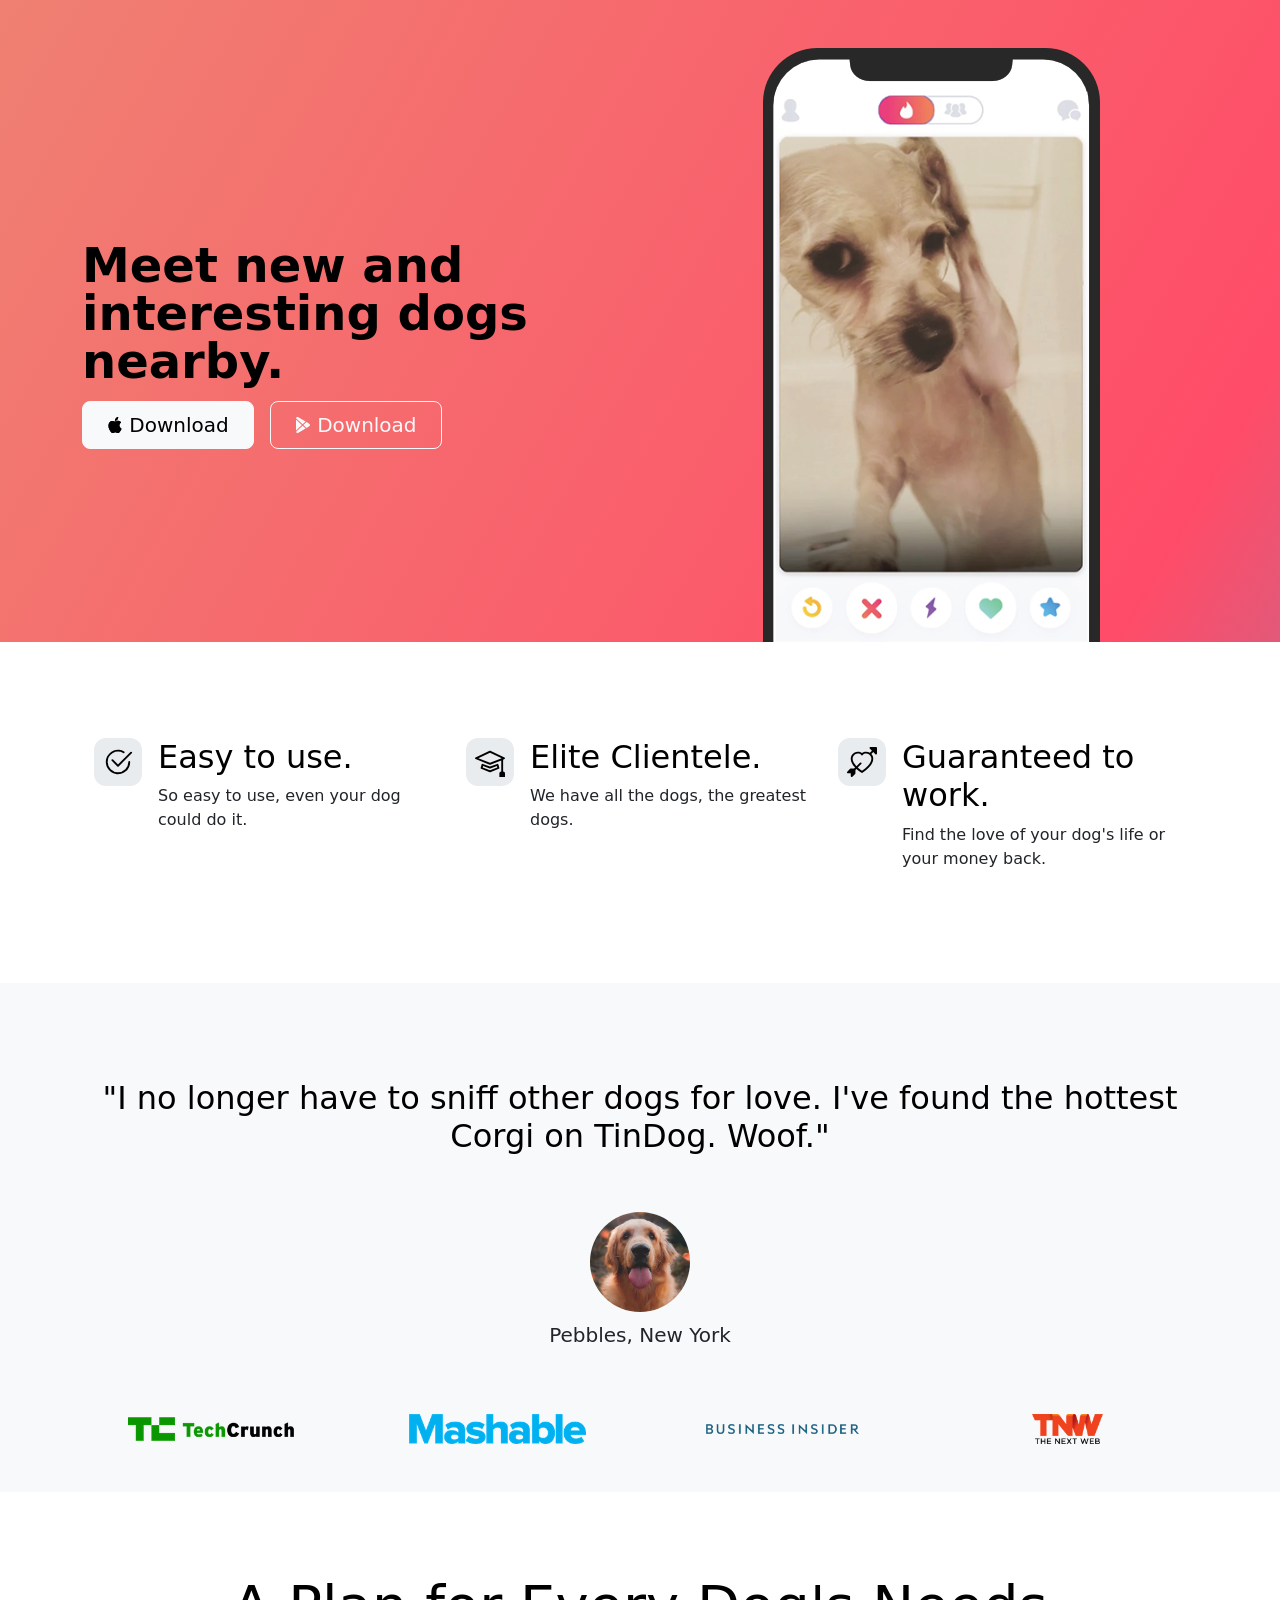
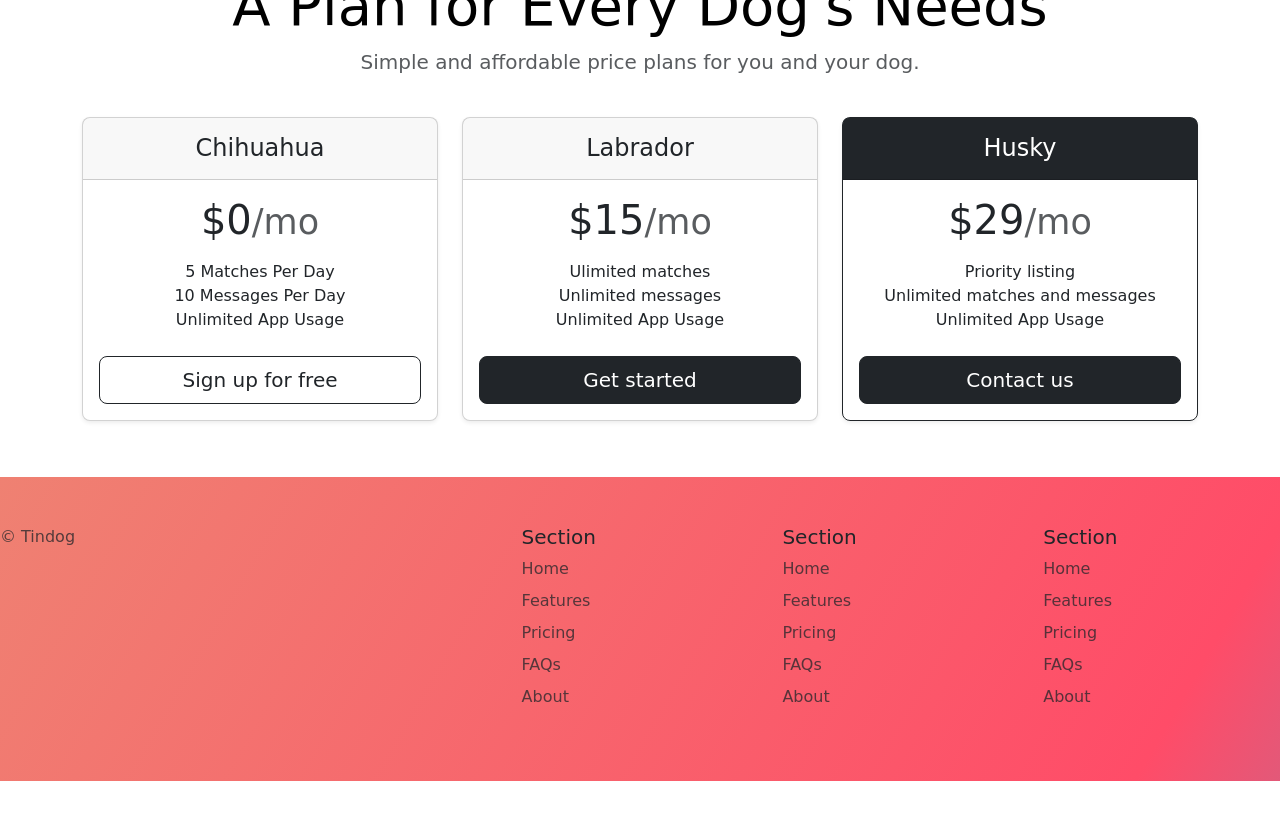
==== index.html @ ae1ca249 "Add files via upload" ====
<!DOCTYPE html>
<html lang="en">

<head>
  <meta charset="UTF-8">
  <meta name="viewport" content="width=device-width, initial-scale=1.0">
  <title>TinDog</title>
  <link href="https://cdn.jsdelivr.net/npm/bootstrap@5.3.2/dist/css/bootstrap.min.css" rel="stylesheet"
    integrity="sha384-T3c6CoIi6uLrA9TneNEoa7RxnatzjcDSCmG1MXxSR1GAsXEV/Dwwykc2MPK8M2HN" crossorigin="anonymous">
  <link rel="stylesheet" href="./css/style.css">
</head>

<body>

  <!-- Title -->
  <section id="title" class="gradient-background">
    <div class="container col-xxl-8">
      <div class="row flex-lg-row-reverse align-items-center g-5 pt-5">
        <div class="col-10 col-sm-8 col-lg-6">
          <img src="./images/iphone.png" class="d-block mx-lg-auto img-fluid" alt="Bootstrap Themes" width="337"
            height="594" loading="lazy">
        </div>
        <div class="col-lg-6">
          <h1 class="display-5 fw-bold text-body-emphasis lh-1 mb-3">Meet new and interesting dogs nearby.</h1>

          <div class="d-grid gap-2 d-md-flex justify-content-md-start">
            <button type="button" class="btn btn-light btn-lg px-4 me-md-2"><svg xmlns="http://www.w3.org/2000/svg"
                width="16" height="16" fill="currentColor" class="bi bi-apple mb-1" viewBox="0 0 16 16">
                <path
                  d="M11.182.008C11.148-.03 9.923.023 8.857 1.18c-1.066 1.156-.902 2.482-.878 2.516.024.034 1.52.087 2.475-1.258.955-1.345.762-2.391.728-2.43Zm3.314 11.733c-.048-.096-2.325-1.234-2.113-3.422.212-2.189 1.675-2.789 1.698-2.854.023-.065-.597-.79-1.254-1.157a3.692 3.692 0 0 0-1.563-.434c-.108-.003-.483-.095-1.254.116-.508.139-1.653.589-1.968.607-.316.018-1.256-.522-2.267-.665-.647-.125-1.333.131-1.824.328-.49.196-1.422.754-2.074 2.237-.652 1.482-.311 3.83-.067 4.56.244.729.625 1.924 1.273 2.796.576.984 1.34 1.667 1.659 1.899.319.232 1.219.386 1.843.067.502-.308 1.408-.485 1.766-.472.357.013 1.061.154 1.782.539.571.197 1.111.115 1.652-.105.541-.221 1.324-1.059 2.238-2.758.347-.79.505-1.217.473-1.282Z">
                </path>
                <path
                  d="M11.182.008C11.148-.03 9.923.023 8.857 1.18c-1.066 1.156-.902 2.482-.878 2.516.024.034 1.52.087 2.475-1.258.955-1.345.762-2.391.728-2.43Zm3.314 11.733c-.048-.096-2.325-1.234-2.113-3.422.212-2.189 1.675-2.789 1.698-2.854.023-.065-.597-.79-1.254-1.157a3.692 3.692 0 0 0-1.563-.434c-.108-.003-.483-.095-1.254.116-.508.139-1.653.589-1.968.607-.316.018-1.256-.522-2.267-.665-.647-.125-1.333.131-1.824.328-.49.196-1.422.754-2.074 2.237-.652 1.482-.311 3.83-.067 4.56.244.729.625 1.924 1.273 2.796.576.984 1.34 1.667 1.659 1.899.319.232 1.219.386 1.843.067.502-.308 1.408-.485 1.766-.472.357.013 1.061.154 1.782.539.571.197 1.111.115 1.652-.105.541-.221 1.324-1.059 2.238-2.758.347-.79.505-1.217.473-1.282Z">
                </path>
              </svg> Download</button>
            <button type="button" class="btn btn-outline-light btn-lg px-4"><svg xmlns="http://www.w3.org/2000/svg"
                width="16" height="16" fill="currentColor" class="bi bi-google-play mb-1" viewBox="0 0 16 16">
                <path
                  d="M14.222 9.374c1.037-.61 1.037-2.137 0-2.748L11.528 5.04 8.32 8l3.207 2.96 2.694-1.586Zm-3.595 2.116L7.583 8.68 1.03 14.73c.201 1.029 1.36 1.61 2.303 1.055l7.294-4.295ZM1 13.396V2.603L6.846 8 1 13.396ZM1.03 1.27l6.553 6.05 3.044-2.81L3.333.215C2.39-.341 1.231.24 1.03 1.27Z" />
              </svg> Download</button>
          </div>
        </div>
      </div>
  </section>
  <!-- Features -->
  <section id="features">
    <div class="container px-4 mt-5" id="hanging-icons">
      <div class="row g-4 py-5 row-cols-1 row-cols-lg-3">
        <div class="col d-flex align-items-start">
          <div
            class="icon-square text-body-emphasis bg-body-secondary d-inline-flex align-items-center justify-content-center fs-4 flex-shrink-0 me-3">
            <svg xmlns="http://www.w3.org/2000/svg" height="30" fill="currentColor" class="bi bi-check2-circle"
              viewBox="0 0 16 16">
              <path
                d="M2.5 8a5.5 5.5 0 0 1 8.25-4.764.5.5 0 0 0 .5-.866A6.5 6.5 0 1 0 14.5 8a.5.5 0 0 0-1 0 5.5 5.5 0 1 1-11 0z" />
              <path
                d="M15.354 3.354a.5.5 0 0 0-.708-.708L8 9.293 5.354 6.646a.5.5 0 1 0-.708.708l3 3a.5.5 0 0 0 .708 0l7-7z" />
            </svg>
          </div>
          <div>
            <h3 class="fs-2 text-body-emphasis">Easy to use.</h3>
            <p>So easy to use, even your dog could do it.</p>
          </div>
        </div>
        <div class="col d-flex align-items-start">
          <div
            class="icon-square text-body-emphasis bg-body-secondary d-inline-flex align-items-center justify-content-center fs-4 flex-shrink-0 me-3">
            <svg xmlns="http://www.w3.org/2000/svg" height="30" fill="currentColor" class="bi bi-mortarboard"
              viewBox="0 0 16 16">
              <path
                d="M8.211 2.047a.5.5 0 0 0-.422 0l-7.5 3.5a.5.5 0 0 0 .025.917l7.5 3a.5.5 0 0 0 .372 0L14 7.14V13a1 1 0 0 0-1 1v2h3v-2a1 1 0 0 0-1-1V6.739l.686-.275a.5.5 0 0 0 .025-.917l-7.5-3.5ZM8 8.46 1.758 5.965 8 3.052l6.242 2.913L8 8.46Z" />
              <path
                d="M4.176 9.032a.5.5 0 0 0-.656.327l-.5 1.7a.5.5 0 0 0 .294.605l4.5 1.8a.5.5 0 0 0 .372 0l4.5-1.8a.5.5 0 0 0 .294-.605l-.5-1.7a.5.5 0 0 0-.656-.327L8 10.466 4.176 9.032Zm-.068 1.873.22-.748 3.496 1.311a.5.5 0 0 0 .352 0l3.496-1.311.22.748L8 12.46l-3.892-1.556Z" />
            </svg>
          </div>
          <div>
            <h3 class="fs-2 text-body-emphasis">Elite Clientele.</h3>
            <p>We have all the dogs, the greatest dogs.</p>
          </div>
        </div>
        <div class="col d-flex align-items-start">
          <div
            class="icon-square text-body-emphasis bg-body-secondary d-inline-flex align-items-center justify-content-center fs-4 flex-shrink-0 me-3">
            <svg xmlns="http://www.w3.org/2000/svg" height="30" fill="currentColor" class="bi bi-arrow-through-heart"
              viewBox="0 0 16 16">
              <path fill-rule="evenodd"
                d="M2.854 15.854A.5.5 0 0 1 2 15.5V14H.5a.5.5 0 0 1-.354-.854l1.5-1.5A.5.5 0 0 1 2 11.5h1.793l.53-.53c-.771-.802-1.328-1.58-1.704-2.32-.798-1.575-.775-2.996-.213-4.092C3.426 2.565 6.18 1.809 8 3.233c1.25-.98 2.944-.928 4.212-.152L13.292 2 12.147.854A.5.5 0 0 1 12.5 0h3a.5.5 0 0 1 .5.5v3a.5.5 0 0 1-.854.354L14 2.707l-1.006 1.006c.236.248.44.531.6.845.562 1.096.585 2.517-.213 4.092-.793 1.563-2.395 3.288-5.105 5.08L8 13.912l-.276-.182a21.86 21.86 0 0 1-2.685-2.062l-.539.54V14a.5.5 0 0 1-.146.354l-1.5 1.5Zm2.893-4.894A20.419 20.419 0 0 0 8 12.71c2.456-1.666 3.827-3.207 4.489-4.512.679-1.34.607-2.42.215-3.185-.817-1.595-3.087-2.054-4.346-.761L8 4.62l-.358-.368c-1.259-1.293-3.53-.834-4.346.761-.392.766-.464 1.845.215 3.185.323.636.815 1.33 1.519 2.065l1.866-1.867a.5.5 0 1 1 .708.708L5.747 10.96Z" />
            </svg>
          </div>
          <div>
            <h3 class="fs-2 text-body-emphasis">Guaranteed to work.</h3>
            <p>Find the love of your dog's life or your money back.</p>
          </div>
        </div>
      </div>
    </div>

  </section>
  <!-- Testimonial -->
  <div class="my-5">
    <div class="p-5 text-center bg-body-tertiary">
      <div class="container py-5">
        <h2 class="text-body-emphasis">"I no longer have to sniff other dogs for love. I've found the hottest Corgi on
          TinDog. Woof."</h2>
        <img class="profile-img mt-5" src="./images/dog-img.jpg" alt="dog image">
        <p class="col-lg-8 mx-auto lead mt-2">
          Pebbles, New York
        </p>
      </div>

      <div class="container">
        <div class="row">
          <div class="col-lg-3 col-sm-12">
            <img src="./images/techcrunch.png" alt="techcrunch" height="30">
          </div>
          <div class="col-lg-3 col-sm-12">
            <img src="./images/mashable.png" alt="mashable" height="30">
          </div>
          <div class="col-lg-3 col-sm-12">
            <img src="./images/bizinsider.png" alt="bizinsider" height="30">
          </div>
          <div class="col-lg-3 col-sm-12">
            <img src="./images/tnw.png" alt="tnw" height="30">
          </div>
        </div>
      </div>
    </div>
  </div>

  </section>
  <!-- Pricing -->
  <section id="pricing">
    <div class="container py-3">
      <header>    
        <div class="pricing-header p-3 pb-md-4 mx-auto text-center">
          <h2 class="display-4 fw-normal text-body-emphasis">A Plan for Every Dog's Needs</h1>
          <p class="fs-5 text-body-secondary">Simple and affordable price plans for you and your dog.</p>
        </div>
      </header>
    
      <main>
        <div class="row row-cols-1 row-cols-md-3 mb-3 text-center">
          <div class="col">
            <div class="card mb-4 rounded-3 shadow-sm">
              <div class="card-header py-3">
                <h4 class="my-0 fw-normal">Chihuahua</h4>
              </div>
              <div class="card-body">
                <h1 class="card-title pricing-card-title">$0<small class="text-body-secondary fw-light">/mo</small></h1>
                <ul class="list-unstyled mt-3 mb-4">
                  <li>5 Matches Per Day</li>
                  <li>10 Messages Per Day</li>
                  <li>Unlimited App Usage</li>              
                </ul>
                <button type="button" class="w-100 btn btn-lg btn-outline-dark">Sign up for free</button>
              </div>
            </div>
          </div>
          <div class="col">
            <div class="card mb-4 rounded-3 shadow-sm">
              <div class="card-header py-3">
                <h4 class="my-0 fw-normal">Labrador</h4>
              </div>
              <div class="card-body">
                <h1 class="card-title pricing-card-title">$15<small class="text-body-secondary fw-light">/mo</small></h1>
                <ul class="list-unstyled mt-3 mb-4">
                  <li>Ulimited matches</li>
                  <li>Unlimited messages</li>
                  <li>Unlimited App Usage</li>
                </ul>
                <button type="button" class="w-100 btn btn-lg btn-dark">Get started</button>
              </div>
            </div>
          </div>
          <div class="col">
            <div class="card mb-4 rounded-3 shadow-sm border-dark">
              <div class="card-header py-3 text-bg-primary bg-dark">
                <h4 class="my-0 fw-normal">Husky</h4>
              </div>
              <div class="card-body">
                <h1 class="card-title pricing-card-title">$29<small class="text-body-secondary fw-light">/mo</small></h1>
                <ul class="list-unstyled mt-3 mb-4">
                  <li>Priority listing</li>
                  <li>Unlimited matches and messages</li>
                  <li>Unlimited App Usage</li>              
                </ul>
                <button type="button" class="w-100 btn btn-lg btn-dark">Contact us</button>
              </div>
            </div>
          </div>
        </div>
          </table>
        </div>
      </main>
    </div>

  </section>
  <!-- Footer -->
  <section id="footer">
    <div class="gradient-background">
      <footer class="row row-cols-1 row-cols-sm-2 row-cols-md-5 py-5">
        <div class="col mb-3">
          <p class="text-body-secondary">© Tindog</p>
        </div>
    
        <div class="col mb-3">
    
        </div>
    
        <div class="col mb-3">
          <h5>Section</h5>
          <ul class="nav flex-column">
            <li class="nav-item mb-2"><a href="#" class="nav-link p-0 text-body-secondary">Home</a></li>
            <li class="nav-item mb-2"><a href="#" class="nav-link p-0 text-body-secondary">Features</a></li>
            <li class="nav-item mb-2"><a href="#" class="nav-link p-0 text-body-secondary">Pricing</a></li>
            <li class="nav-item mb-2"><a href="#" class="nav-link p-0 text-body-secondary">FAQs</a></li>
            <li class="nav-item mb-2"><a href="#" class="nav-link p-0 text-body-secondary">About</a></li>
          </ul>
        </div>
    
        <div class="col mb-3">
          <h5>Section</h5>
          <ul class="nav flex-column">
            <li class="nav-item mb-2"><a href="#" class="nav-link p-0 text-body-secondary">Home</a></li>
            <li class="nav-item mb-2"><a href="#" class="nav-link p-0 text-body-secondary">Features</a></li>
            <li class="nav-item mb-2"><a href="#" class="nav-link p-0 text-body-secondary">Pricing</a></li>
            <li class="nav-item mb-2"><a href="#" class="nav-link p-0 text-body-secondary">FAQs</a></li>
            <li class="nav-item mb-2"><a href="#" class="nav-link p-0 text-body-secondary">About</a></li>
          </ul>
        </div>
    
        <div class="col mb-3">
          <h5>Section</h5>
          <ul class="nav flex-column">
            <li class="nav-item mb-2"><a href="#" class="nav-link p-0 text-body-secondary">Home</a></li>
            <li class="nav-item mb-2"><a href="#" class="nav-link p-0 text-body-secondary">Features</a></li>
            <li class="nav-item mb-2"><a href="#" class="nav-link p-0 text-body-secondary">Pricing</a></li>
            <li class="nav-item mb-2"><a href="#" class="nav-link p-0 text-body-secondary">FAQs</a></li>
            <li class="nav-item mb-2"><a href="#" class="nav-link p-0 text-body-secondary">About</a></li>
          </ul>
        </div>
      </footer>
    </div>

  </section>

  <script src="https://cdn.jsdelivr.net/npm/bootstrap@5.3.2/dist/js/bootstrap.bundle.min.js"
    integrity="sha384-C6RzsynM9kWDrMNeT87bh95OGNyZPhcTNXj1NW7RuBCsyN/o0jlpcV8Qyq46cDfL"
    crossorigin="anonymous"></script>
</body>

</html>
---- css/style.css ----
.gradient-background {
  background: linear-gradient(300deg, #00bfff, #ff4c68, #ef8172);
  background-size: 180% 180%;
  animation: gradient-animation 18s ease infinite;
}

@keyframes gradient-animation {
  0% {
    background-position: 0% 50%;
  }
  50% {
    background-position: 100% 50%;
  }
  100% {
    background-position: 0% 50%;
  }
}

.icon-square {
  width: 3rem;
  height: 3rem;
  border-radius: .75rem;
}

.profile-img {
  height: 100px;
  border-radius: 50%;
}
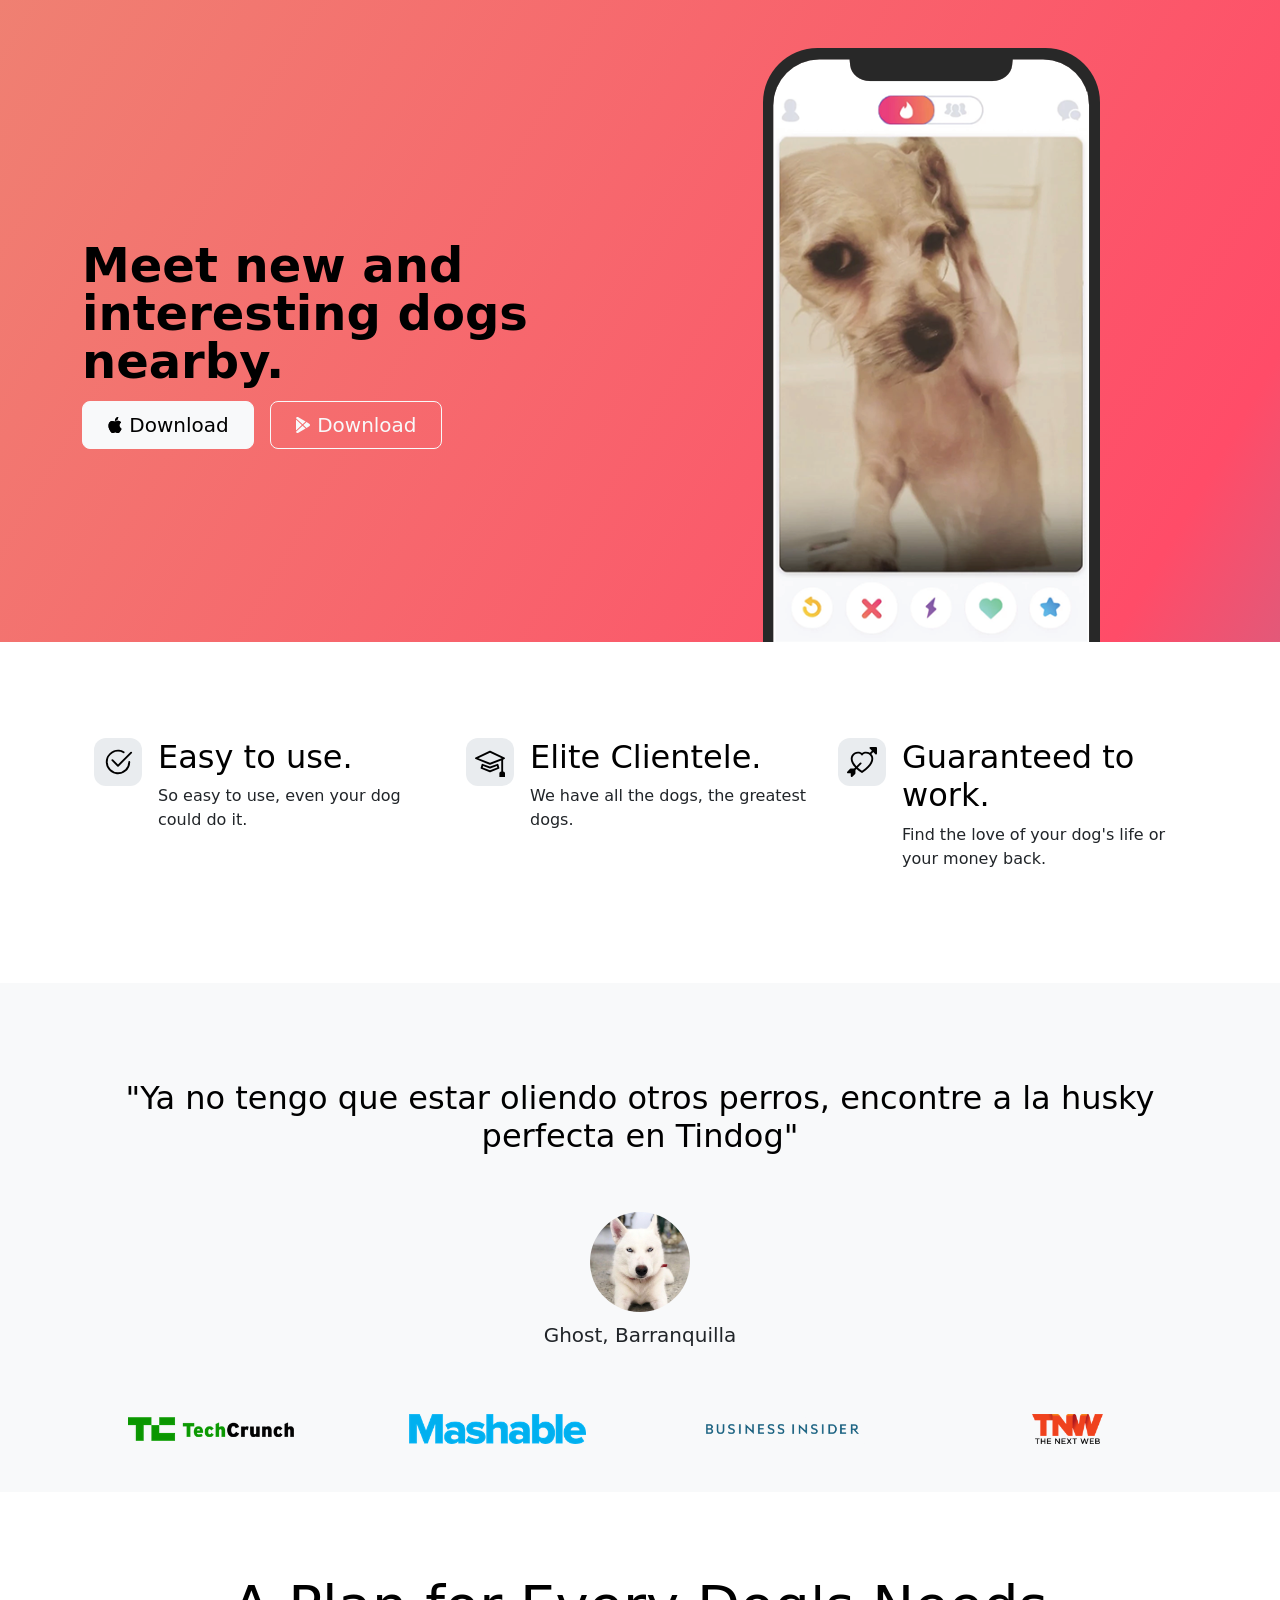
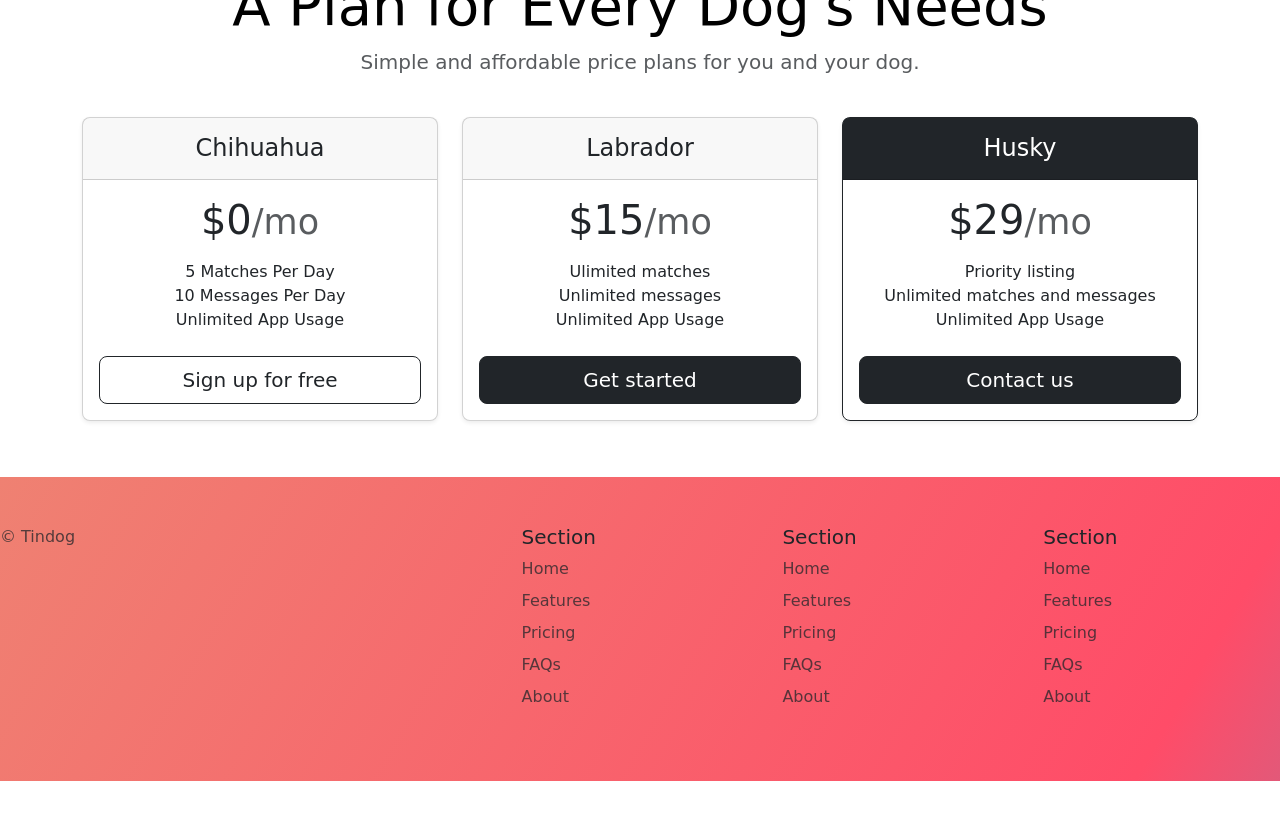
==== commit 5a5d44c0: "Add files via upload" ====
--- a/index.html
+++ b/index.html
@@ -100,11 +100,10 @@
   <div class="my-5">
     <div class="p-5 text-center bg-body-tertiary">
       <div class="container py-5">
-        <h2 class="text-body-emphasis">"I no longer have to sniff other dogs for love. I've found the hottest Corgi on
-          TinDog. Woof."</h2>
-        <img class="profile-img mt-5" src="./images/dog-img.jpg" alt="dog image">
+        <h2 class="text-body-emphasis">"Ya no tengo que estar oliendo otros perros, encontre a la husky perfecta en Tindog"</h2>
+        <img class="profile-img mt-5" src="./images/ghost.jpg" alt="dog image">
         <p class="col-lg-8 mx-auto lead mt-2">
-          Pebbles, New York
+          Ghost, Barranquilla
         </p>
       </div>
 
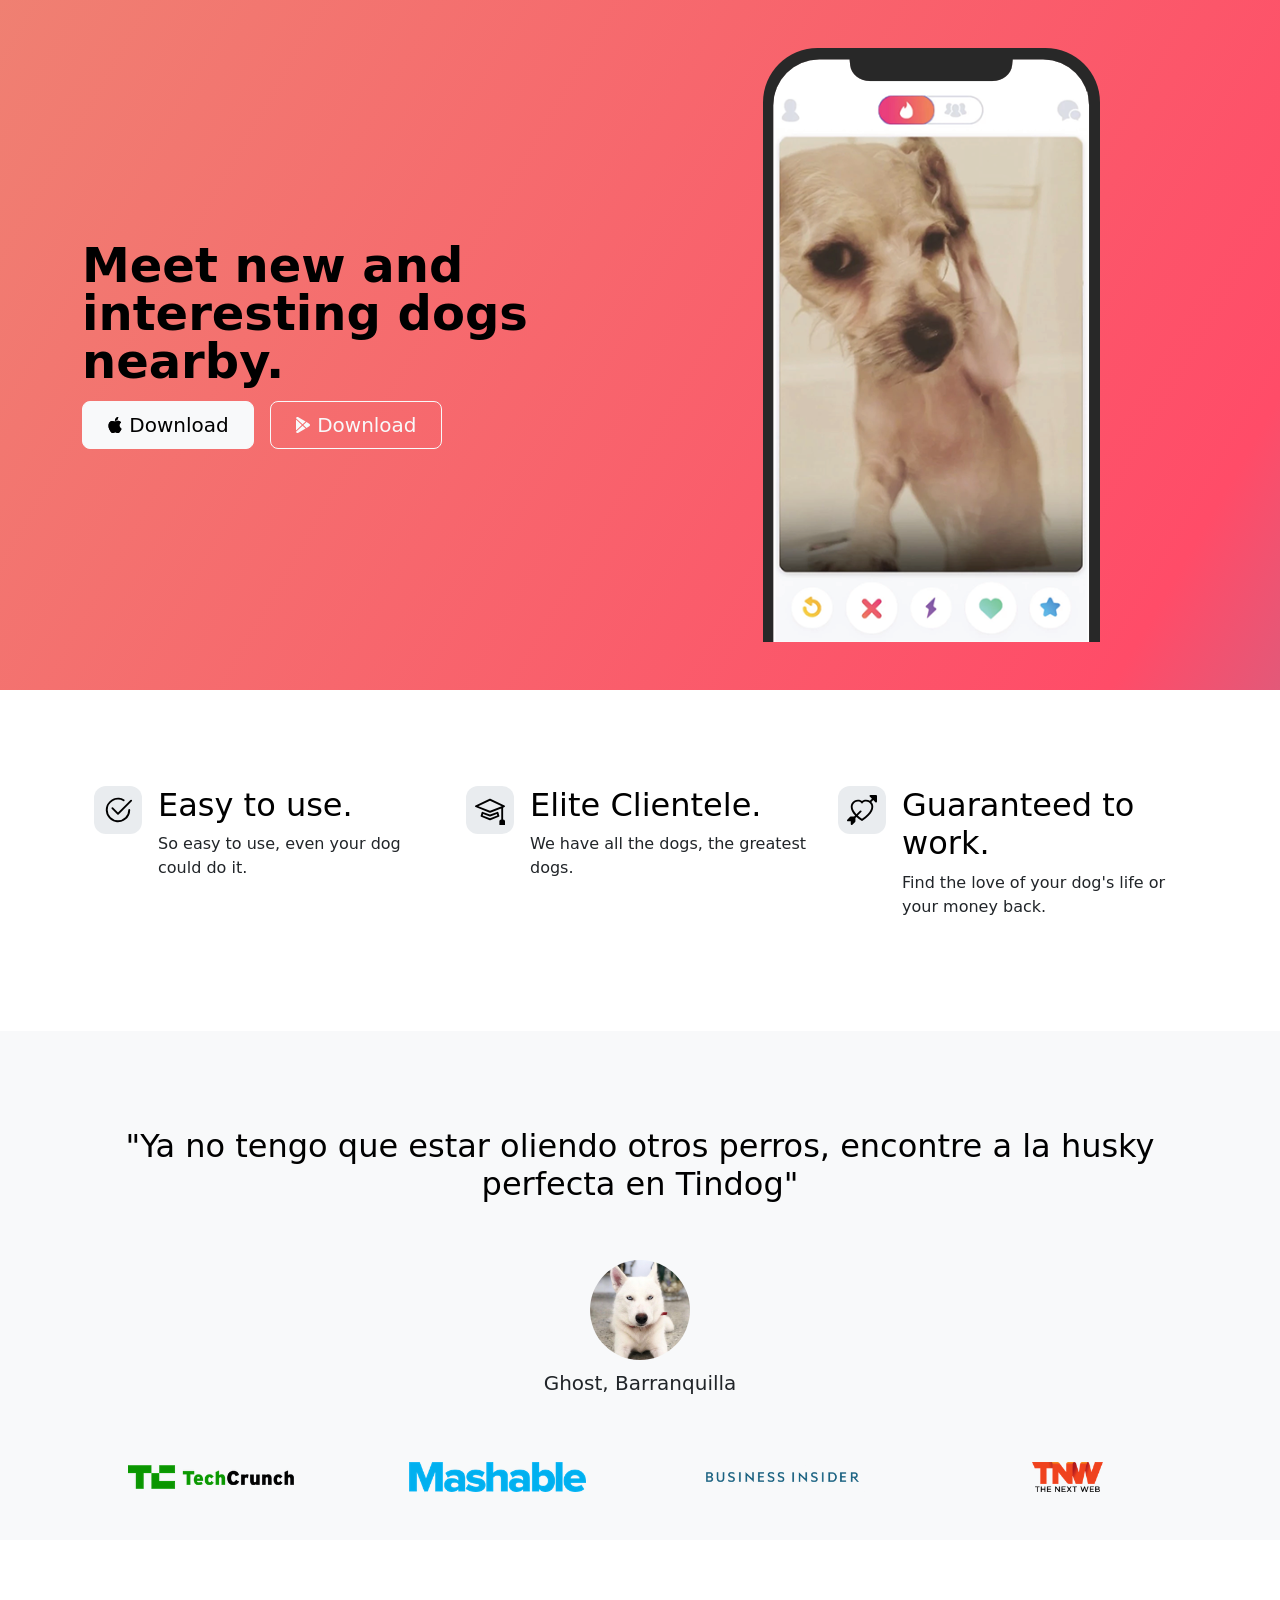
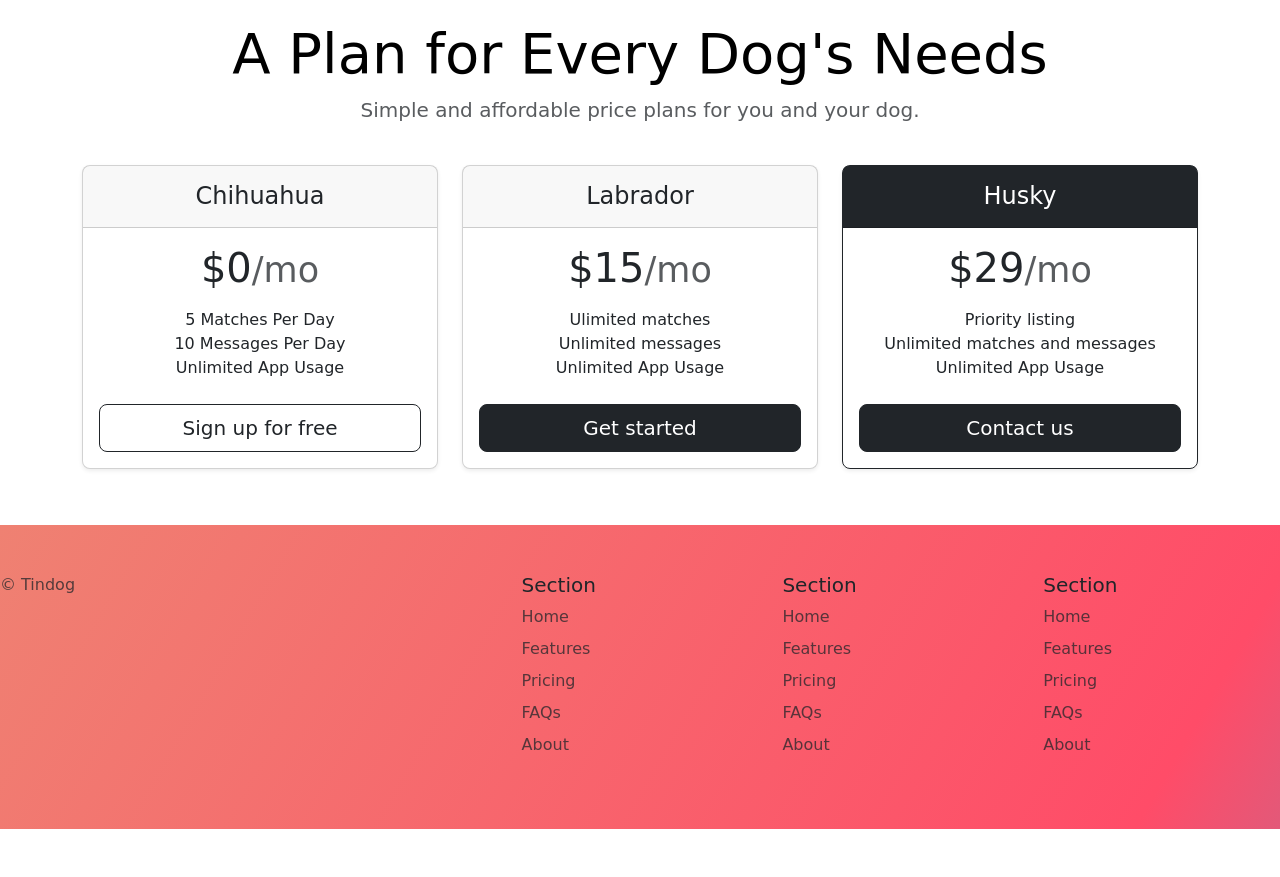
==== commit 19759e11: "Add files via upload" ====
--- a/index.html
+++ b/index.html
@@ -14,7 +14,7 @@
 
   <!-- Title -->
   <section id="title" class="gradient-background">
-    <div class="container col-xxl-8">
+    <div class="container col-xxl-8 pb-5">
       <div class="row flex-lg-row-reverse align-items-center g-5 pt-5">
         <div class="col-10 col-sm-8 col-lg-6">
           <img src="./images/iphone.png" class="d-block mx-lg-auto img-fluid" alt="Bootstrap Themes" width="337"
@@ -33,7 +33,7 @@
                   d="M11.182.008C11.148-.03 9.923.023 8.857 1.18c-1.066 1.156-.902 2.482-.878 2.516.024.034 1.52.087 2.475-1.258.955-1.345.762-2.391.728-2.43Zm3.314 11.733c-.048-.096-2.325-1.234-2.113-3.422.212-2.189 1.675-2.789 1.698-2.854.023-.065-.597-.79-1.254-1.157a3.692 3.692 0 0 0-1.563-.434c-.108-.003-.483-.095-1.254.116-.508.139-1.653.589-1.968.607-.316.018-1.256-.522-2.267-.665-.647-.125-1.333.131-1.824.328-.49.196-1.422.754-2.074 2.237-.652 1.482-.311 3.83-.067 4.56.244.729.625 1.924 1.273 2.796.576.984 1.34 1.667 1.659 1.899.319.232 1.219.386 1.843.067.502-.308 1.408-.485 1.766-.472.357.013 1.061.154 1.782.539.571.197 1.111.115 1.652-.105.541-.221 1.324-1.059 2.238-2.758.347-.79.505-1.217.473-1.282Z">
                 </path>
               </svg> Download</button>
-            <button type="button" class="btn btn-outline-light btn-lg px-4"><svg xmlns="http://www.w3.org/2000/svg"
+            <button type="button" class="btn btn-outline-light btn-lg me-md-2 px-4"><svg xmlns="http://www.w3.org/2000/svg"
                 width="16" height="16" fill="currentColor" class="bi bi-google-play mb-1" viewBox="0 0 16 16">
                 <path
                   d="M14.222 9.374c1.037-.61 1.037-2.137 0-2.748L11.528 5.04 8.32 8l3.207 2.96 2.694-1.586Zm-3.595 2.116L7.583 8.68 1.03 14.73c.201 1.029 1.36 1.61 2.303 1.055l7.294-4.295ZM1 13.396V2.603L6.846 8 1 13.396ZM1.03 1.27l6.553 6.05 3.044-2.81L3.333.215C2.39-.341 1.231.24 1.03 1.27Z" />
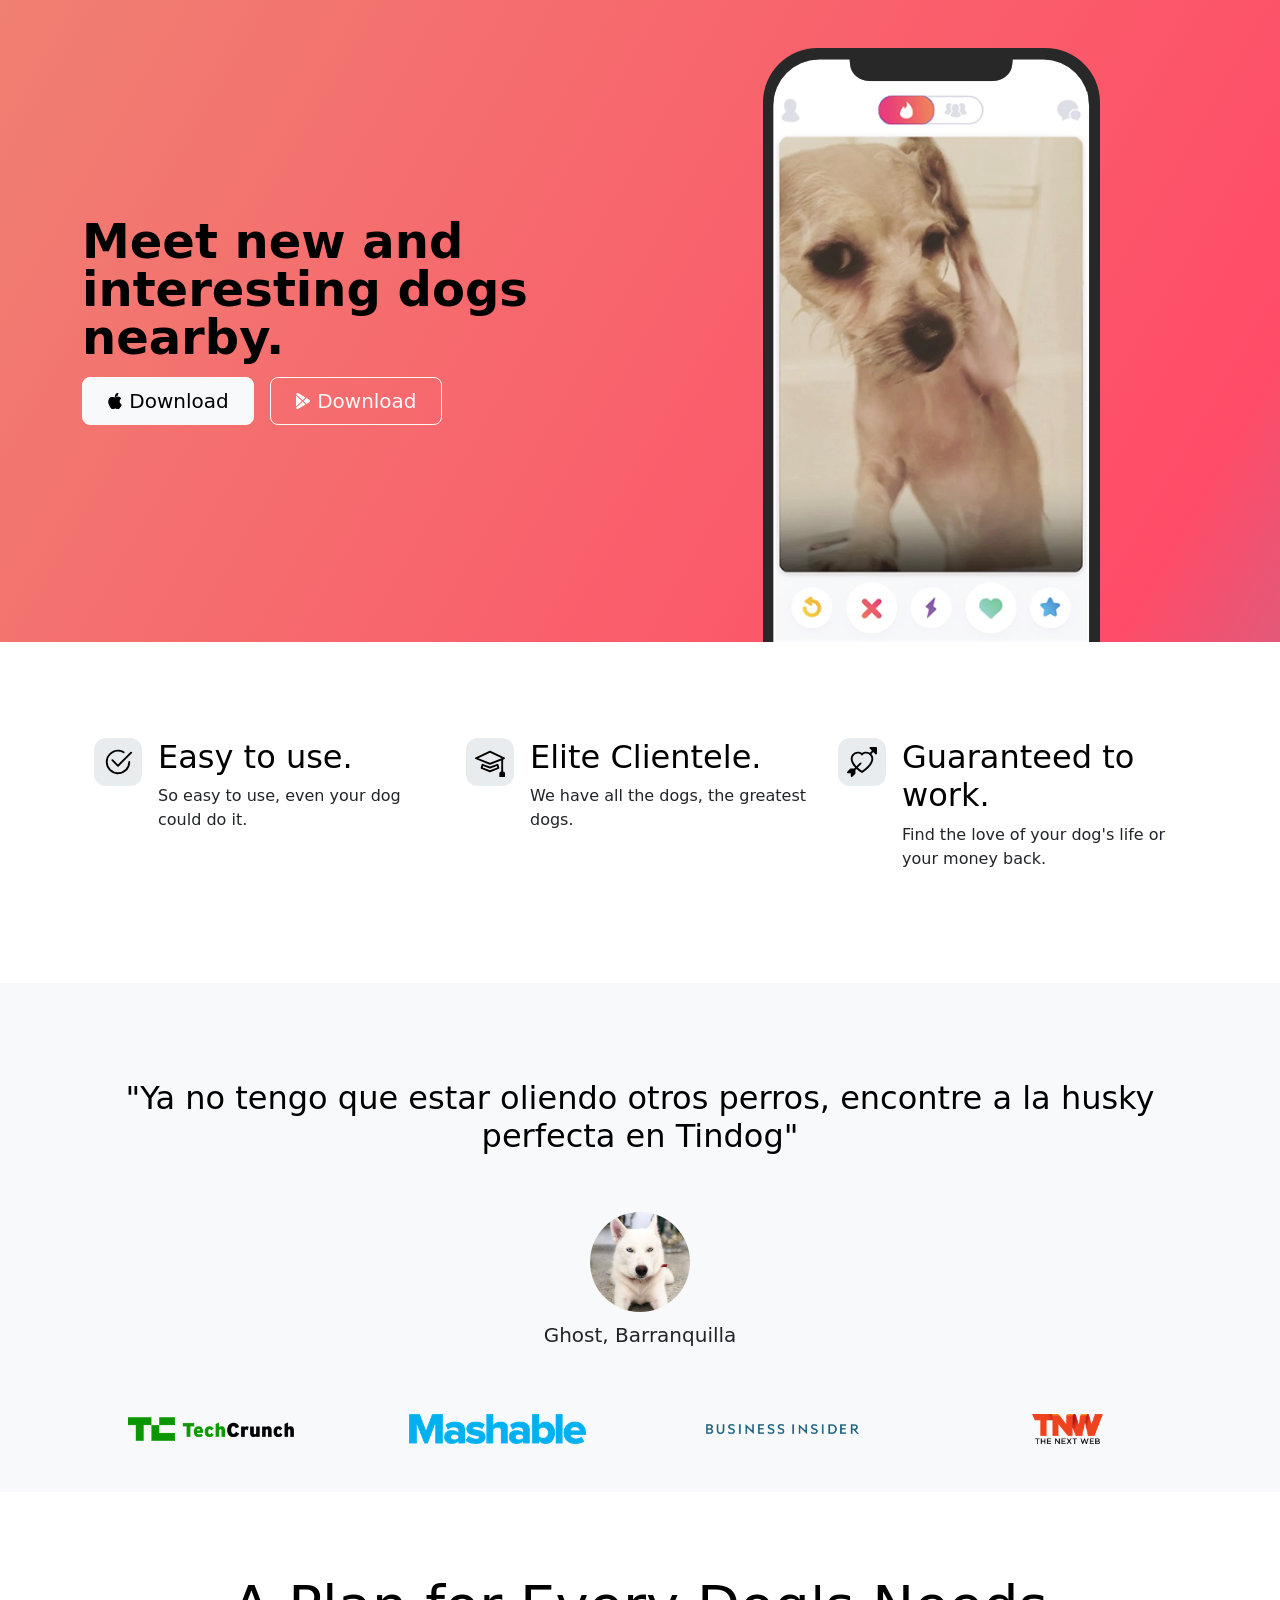
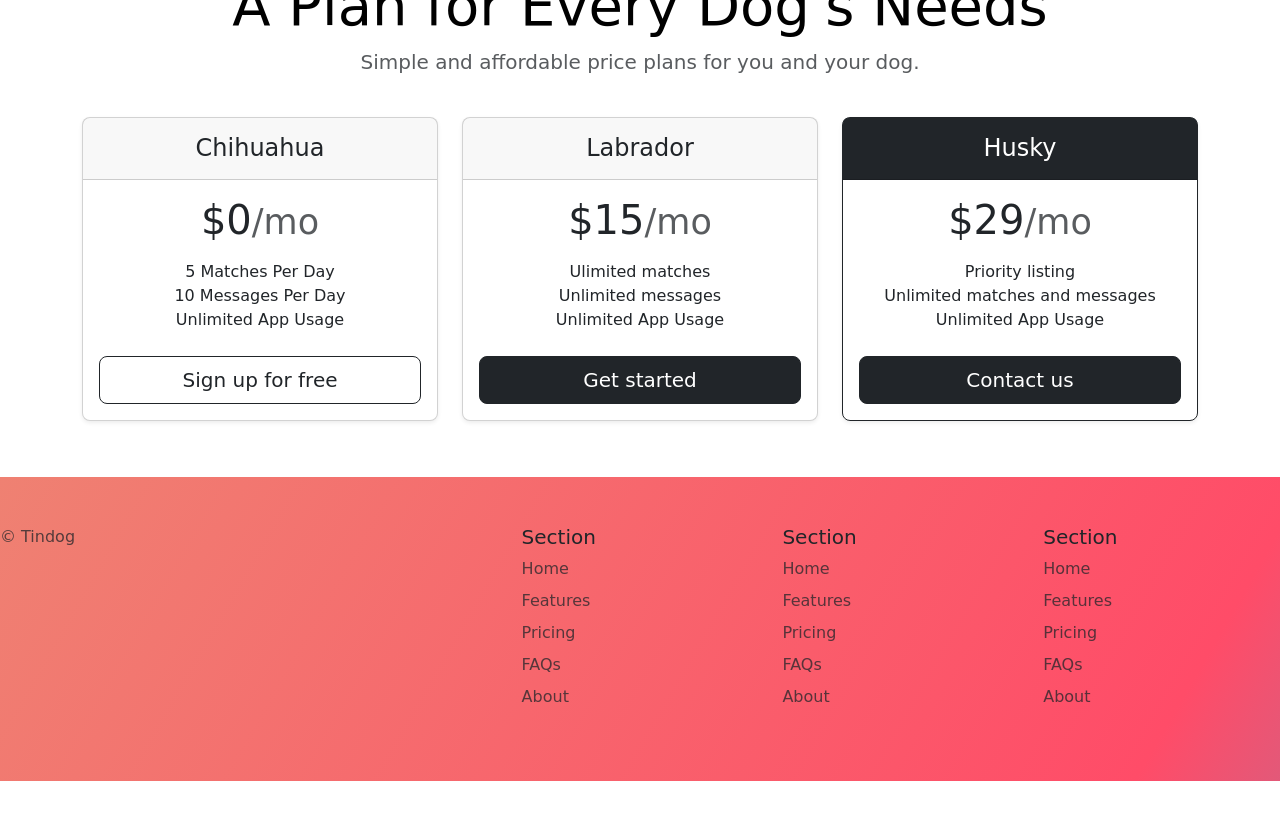
==== commit 55fc1612: "Add files via upload" ====
--- a/index.html
+++ b/index.html
@@ -14,8 +14,8 @@
 
   <!-- Title -->
   <section id="title" class="gradient-background">
-    <div class="container col-xxl-8 pb-5">
-      <div class="row flex-lg-row-reverse align-items-center g-5 pt-5">
+    <div class="container col-xxl-8 pb-">
+      <div class="row flex-lg-row-reverse align-items-center g-5 mb-0 pt-5">
         <div class="col-10 col-sm-8 col-lg-6">
           <img src="./images/iphone.png" class="d-block mx-lg-auto img-fluid" alt="Bootstrap Themes" width="337"
             height="594" loading="lazy">
@@ -23,7 +23,7 @@
         <div class="col-lg-6">
           <h1 class="display-5 fw-bold text-body-emphasis lh-1 mb-3">Meet new and interesting dogs nearby.</h1>
 
-          <div class="d-grid gap-2 d-md-flex justify-content-md-start">
+          <div class="d-grid gap-2 d-md-flex justify-content-md-start pb-5">
             <button type="button" class="btn btn-light btn-lg px-4 me-md-2"><svg xmlns="http://www.w3.org/2000/svg"
                 width="16" height="16" fill="currentColor" class="bi bi-apple mb-1" viewBox="0 0 16 16">
                 <path
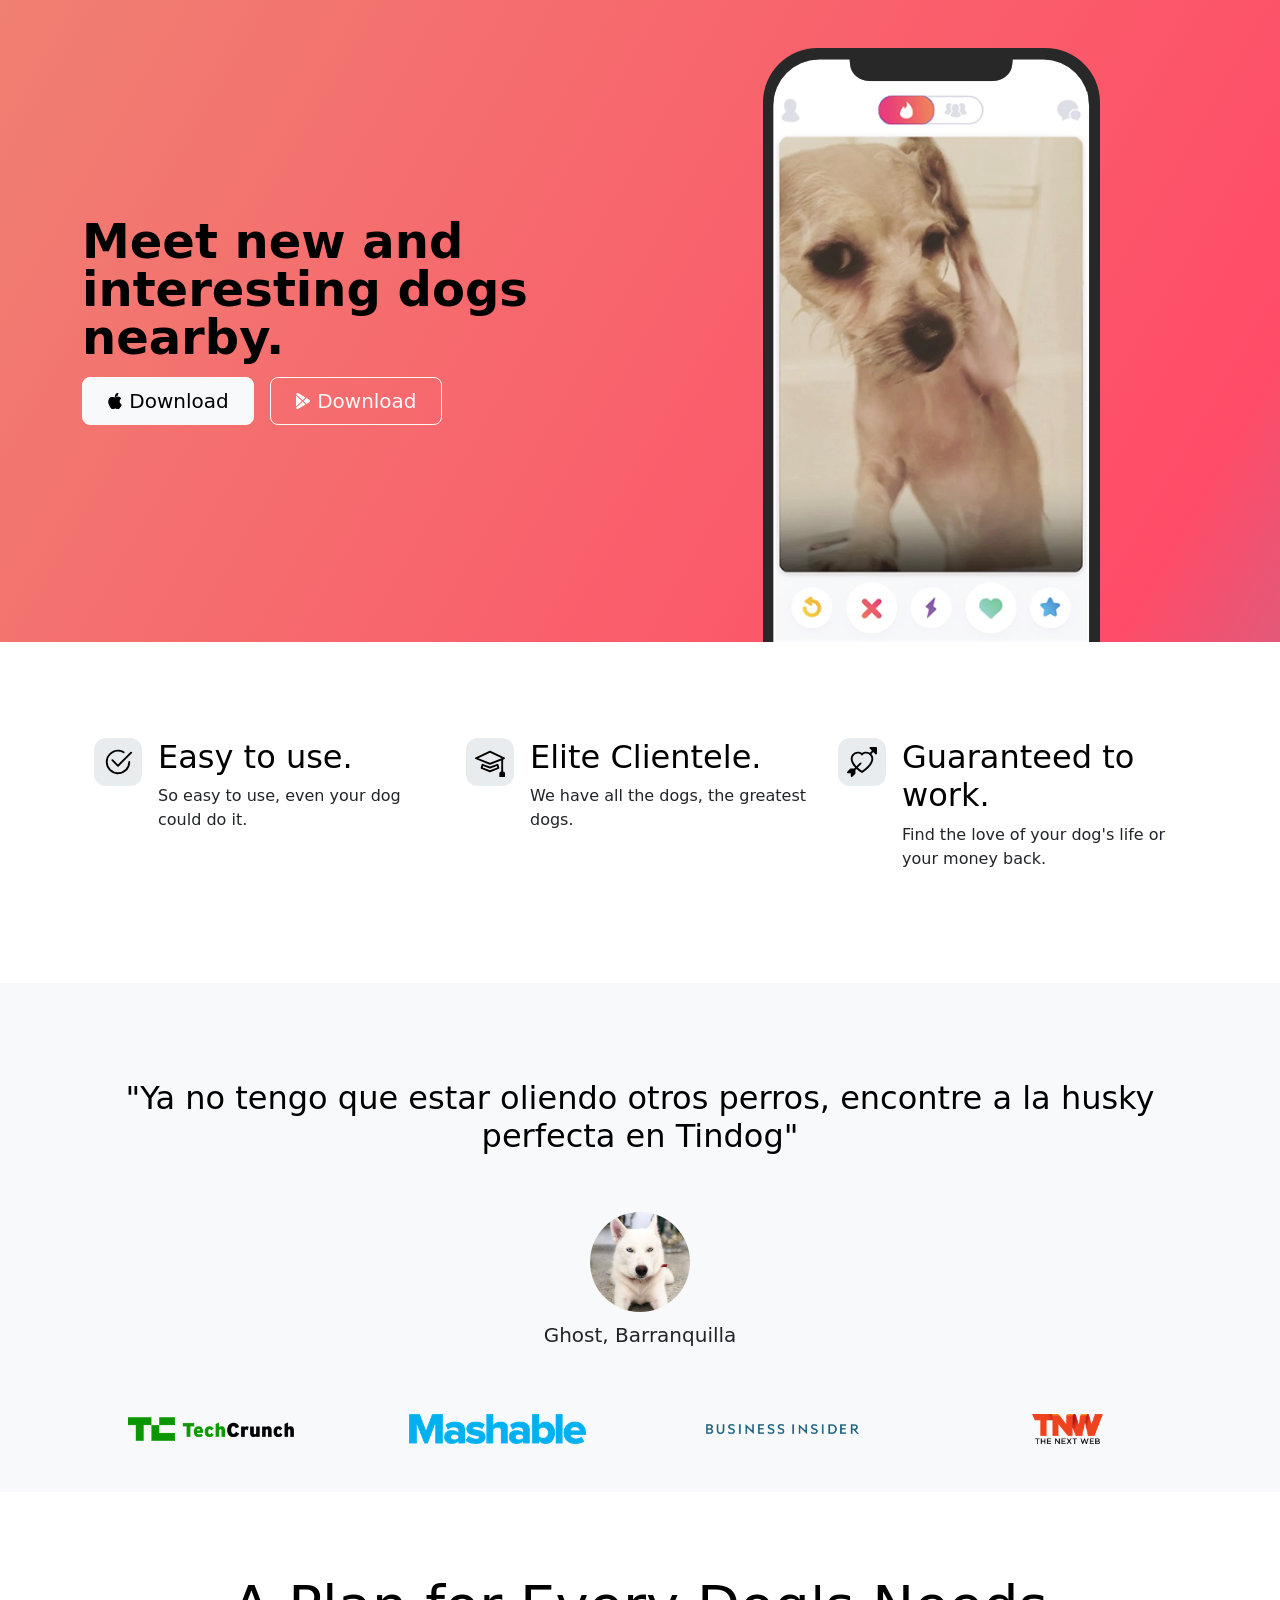
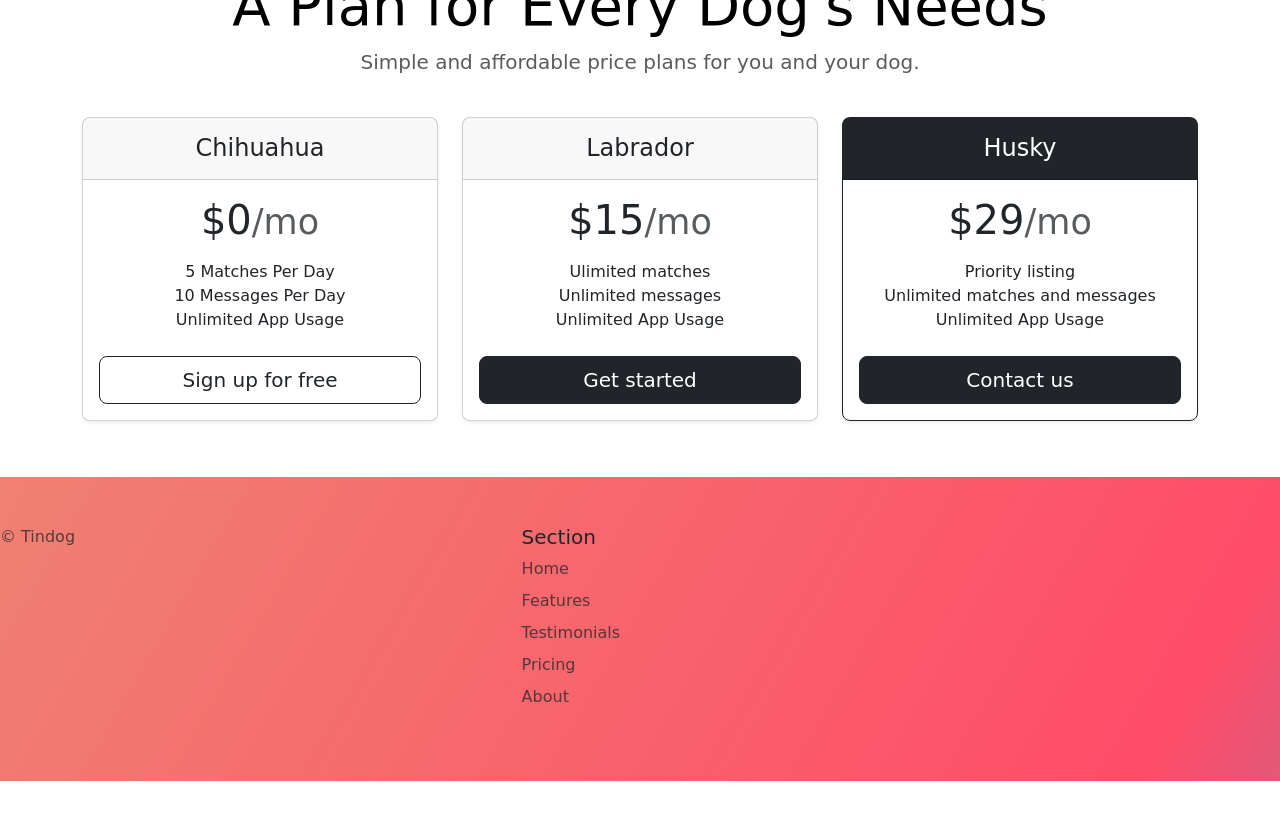
==== commit 793bee84: "Add files via upload" ====
--- a/index.html
+++ b/index.html
@@ -97,7 +97,7 @@
 
   </section>
   <!-- Testimonial -->
-  <div class="my-5">
+  <div class="my-5" id="testimonial">
     <div class="p-5 text-center bg-body-tertiary">
       <div class="container py-5">
         <h2 class="text-body-emphasis">"Ya no tengo que estar oliendo otros perros, encontre a la husky perfecta en Tindog"</h2>
@@ -209,35 +209,14 @@
         <div class="col mb-3">
           <h5>Section</h5>
           <ul class="nav flex-column">
-            <li class="nav-item mb-2"><a href="#" class="nav-link p-0 text-body-secondary">Home</a></li>
-            <li class="nav-item mb-2"><a href="#" class="nav-link p-0 text-body-secondary">Features</a></li>
-            <li class="nav-item mb-2"><a href="#" class="nav-link p-0 text-body-secondary">Pricing</a></li>
-            <li class="nav-item mb-2"><a href="#" class="nav-link p-0 text-body-secondary">FAQs</a></li>
-            <li class="nav-item mb-2"><a href="#" class="nav-link p-0 text-body-secondary">About</a></li>
+            <li class="nav-item mb-2"><a href="#title" class="nav-link p-0 text-body-secondary">Home</a></li>
+            <li class="nav-item mb-2"><a href="#features" class="nav-link p-0 text-body-secondary">Features</a></li>
+            <li class="nav-item mb-2"><a href="#testimonial" class="nav-link p-0 text-body-secondary">Testimonials</a></li>
+            <li class="nav-item mb-2"><a href="#pricing" class="nav-link p-0 text-body-secondary">Pricing</a></li>
+            <li class="nav-item mb-2"><a href="../11.3 TinDog Project/about/4.3+HTML+Portfolio+Project/4.3 HTML Porfolio Project/index.html" class="nav-link p-0 text-body-secondary">About</a></li>
           </ul>
         </div>
     
-        <div class="col mb-3">
-          <h5>Section</h5>
-          <ul class="nav flex-column">
-            <li class="nav-item mb-2"><a href="#" class="nav-link p-0 text-body-secondary">Home</a></li>
-            <li class="nav-item mb-2"><a href="#" class="nav-link p-0 text-body-secondary">Features</a></li>
-            <li class="nav-item mb-2"><a href="#" class="nav-link p-0 text-body-secondary">Pricing</a></li>
-            <li class="nav-item mb-2"><a href="#" class="nav-link p-0 text-body-secondary">FAQs</a></li>
-            <li class="nav-item mb-2"><a href="#" class="nav-link p-0 text-body-secondary">About</a></li>
-          </ul>
-        </div>
-    
-        <div class="col mb-3">
-          <h5>Section</h5>
-          <ul class="nav flex-column">
-            <li class="nav-item mb-2"><a href="#" class="nav-link p-0 text-body-secondary">Home</a></li>
-            <li class="nav-item mb-2"><a href="#" class="nav-link p-0 text-body-secondary">Features</a></li>
-            <li class="nav-item mb-2"><a href="#" class="nav-link p-0 text-body-secondary">Pricing</a></li>
-            <li class="nav-item mb-2"><a href="#" class="nav-link p-0 text-body-secondary">FAQs</a></li>
-            <li class="nav-item mb-2"><a href="#" class="nav-link p-0 text-body-secondary">About</a></li>
-          </ul>
-        </div>
       </footer>
     </div>
 
